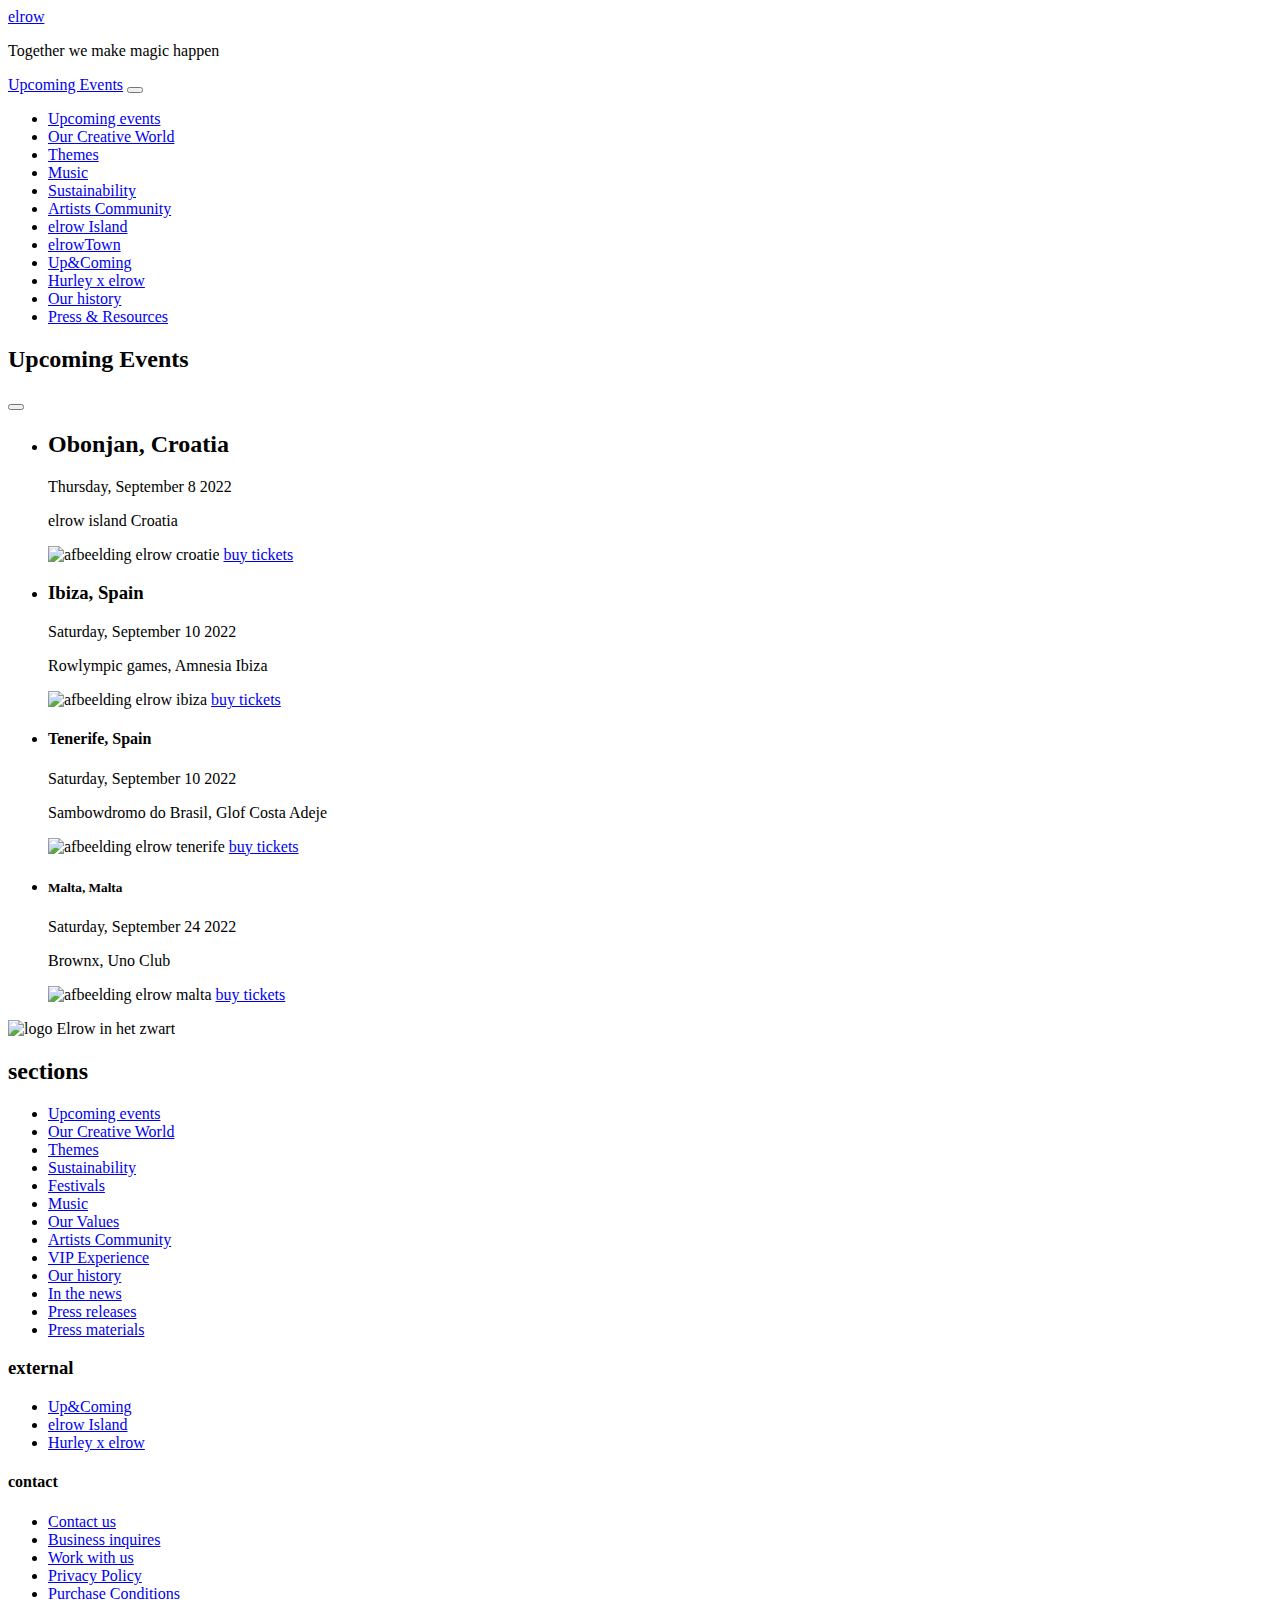
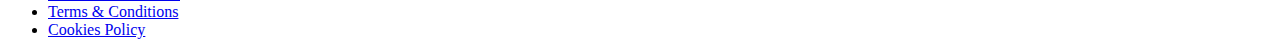
==== events.html @ 80faf23a "Add files via upload" ====
<!DOCTYPE html>
<html lang="en">
<head>
    <meta charset="UTF-8">
    <meta name="author" content="Samantha Tjin-A-Lim">
    <meta http-equiv="X-UA-Compatible" content="IE=edge">
    <meta name="viewport" content="width=device-width, initial-scale=1.0">
    <title>Elrow</title>
    <link rel="stylesheet" href="css/style.css">
</head>
<body>
    <header>
        <a href="index.html">elrow</a>
        <p>Together we make magic happen</p>
        <a href="events.html">Upcoming Events</a>
        <button type="button"></button>
        <nav>
            <ul>
                <li><a href="events.html">Upcoming events</a></li>
                <li><a href="#">Our Creative World</a></li>
                <li><a href="#">Themes</a></li>
                <li><a href="#">Music</a></li> 
                <li><a href="#">Sustainability</a></li>
                <li><a href="#">Artists Community</a></li>
                <li><a href="#">elrow Island</a></li>
                <li><a href="#">elrowTown</a></li>
                <li><a href="#">Up&Coming</a></li>
                <li><a href="#">Hurley x elrow</a></li>
                <li><a href="#">Our history</a></li>
                <li><a href="#">Press & Resources</a></li>
            </ul>
          </nav>
    </header>

    <main> 
        <section>
            <h2>Upcoming Events</h2>
            <button type="button"></button> <!-- de filers -->
        </section>

        <section>
            <ul>
                <li>
                    <article>
                        <h2>Obonjan, Croatia</h2>   
                        <p><time datetime="2022-09-8">Thursday, September 8 2022</time></p>
                        <p>elrow island Croatia</p>
                        <img src="./images/croatie.png" alt="afbeelding elrow croatie">
                        <a href="#">buy tickets</a>
                    </article>
                </li>
                <li>
                    <article>
                        <h3>Ibiza, Spain</h3>   
                        <p><time datetime="2022-09-10">Saturday, September 10 2022</time></p>
                        <p>Rowlympic games, Amnesia Ibiza</p>
                        <img src="./images/ibiza.png" alt="afbeelding elrow ibiza">
                        <a href="#">buy tickets</a>
                    </article>
                </li>
                <li>
                    <article>
                        <h4>Tenerife, Spain</h4>   
                        <p><time datetime="2022-09-10">Saturday, September 10 2022</time></p>
                        <p>Sambowdromo do Brasil, Glof Costa Adeje</p>
                        <img src="./images/tenerife.png" alt="afbeelding elrow tenerife">
                        <a href="#">buy tickets</a>
                    </article>
                </li>
                <li>
                    <article>
                        <h5>Malta, Malta</h5>   
                        <p><time datetime="2022-09-24">Saturday, September 24 2022</time></p>
                        <p>Brownx, Uno Club</p>
                        <img src="./images/malta.png" alt="afbeelding elrow malta">
                        <a href="#">buy tickets</a>
                    </article>
                </li>
            </ul>
        </section>
    </main>
    
    <footer> 
        <section> 
            <header>
                <img src="./images/logo2.png" alt="logo Elrow in het zwart">
            </header>
            <h2>sections</h2>
            <ul>
                <li><a href="events.html">Upcoming events</a></li>
                <li><a href="#">Our Creative World</a></li>
                <li><a href="#">Themes</a></li>
                <li><a href="#">Sustainability</a></li>
                <li><a href="#">Festivals</a></li>
                <li><a href="#">Music</a></li>
                <li><a href="#">Our Values</a></li>
                <li><a href="#">Artists Community</a></li>
                <li><a href="#">VIP Experience</a></li>
                <li><a href="#">Our history</a></li>
                <li><a href="#">In the news</a></li>
                <li><a href="#">Press releases</a></li>
                <li><a href="#">Press materials</a></li>
            </ul>

            <h3>external</h3>
            <ul>
                <li><a href="#">Up&Coming</a></li>
                <li><a href="#">elrow Island</a></li>
                <li><a href="#">Hurley x elrow</a></li>
            </ul>

            <h4>contact</h4>
            <ul>
                <li><a href="#">Contact us</a></li>
                <li><a href="#">Business inquires</a></li>
                <li><a href="#">Work with us</a></li>
                <li><a href="#">Privacy Policy</a></li>
                <li><a href="#">Purchase Conditions</a></li>
                <li><a href="#">Terms & Conditions</a></li>
                <li><a href="#">Cookies Policy</a></li>
            </ul>
        </section>
    </footer>
    <script src="js/elrow.js"></script>
</body>
</html>
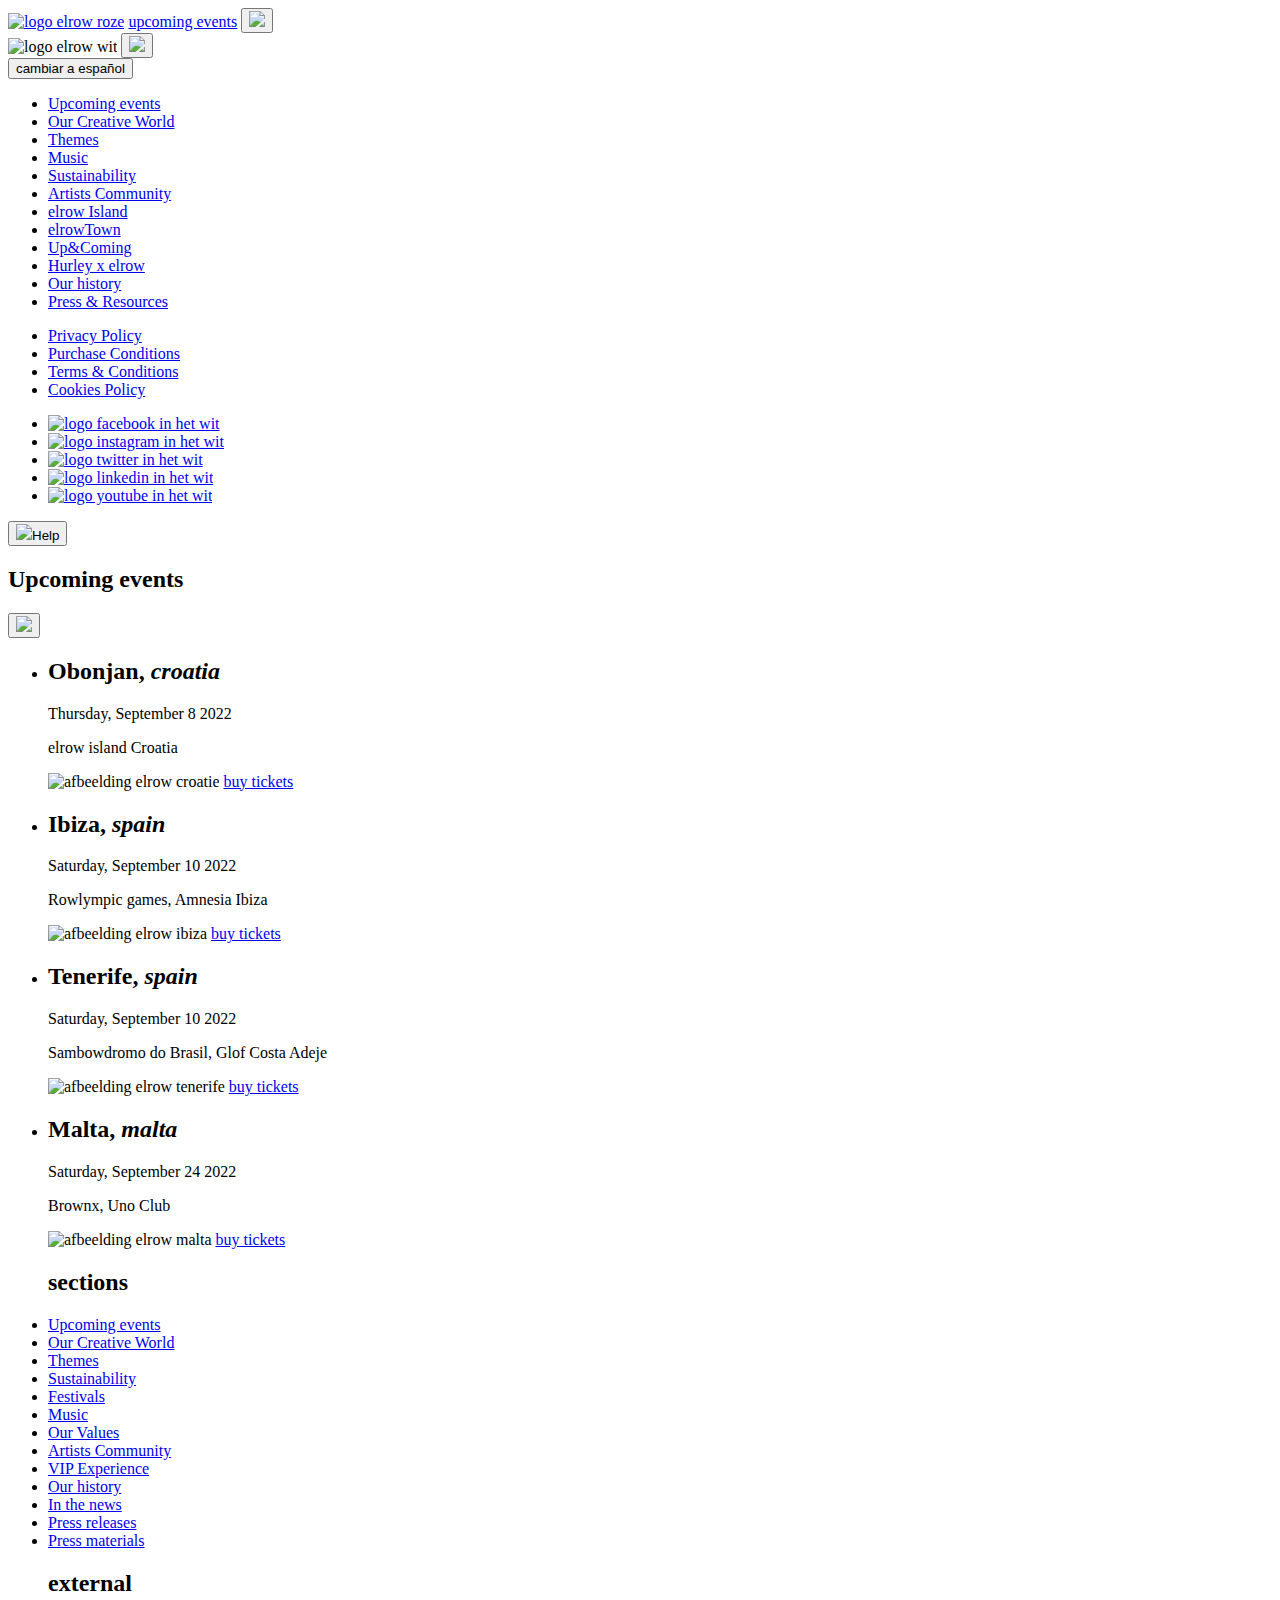
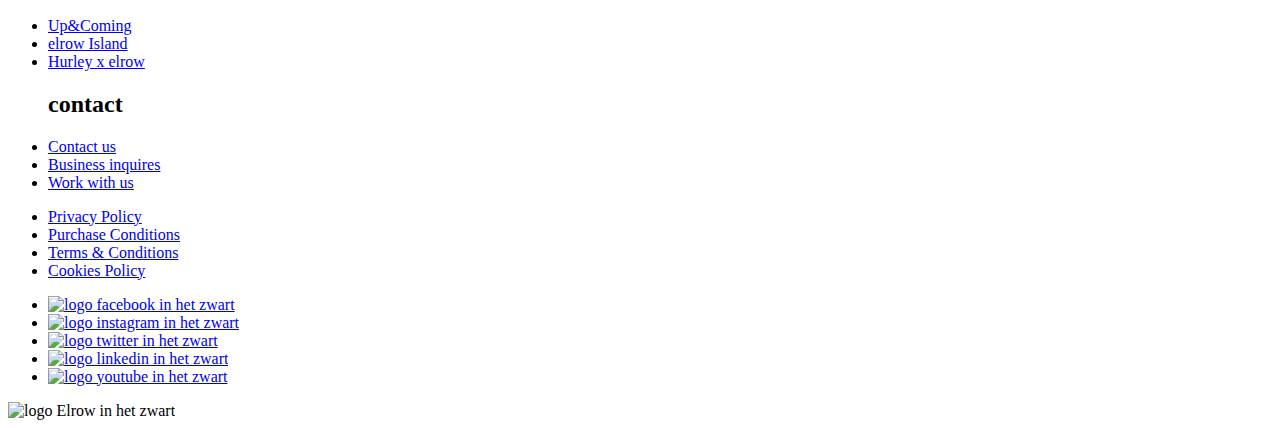
==== commit 217d2199: "Add files via upload" ====
--- a/events.html
+++ b/events.html
@@ -8,13 +8,21 @@
     <title>Elrow</title>
     <link rel="stylesheet" href="css/style.css">
 </head>
-<body>
+<body class="eventpagina">
     <header>
-        <a href="index.html">elrow</a>
-        <p>Together we make magic happen</p>
-        <a href="events.html">Upcoming Events</a>
-        <button type="button"></button>
+        <a href="index.html"><img src="./images/logo.png" alt="logo elrow roze"></a>
+        <!-- <p>Together we make magic happen</p> -->
+        <a href="events.html">upcoming events</a>
+        <button><img src="./images/openen.png"></button> 
+
         <nav>
+            <section>
+                <img src="./images/logowit.png" alt="logo elrow wit">
+                <button><img src="./images/sluiten.png"></button> 
+            </section>
+
+            <button>cambiar a español</button>
+
             <ul>
                 <li><a href="events.html">Upcoming events</a></li>
                 <li><a href="#">Our Creative World</a></li>
@@ -29,20 +37,46 @@
                 <li><a href="#">Our history</a></li>
                 <li><a href="#">Press & Resources</a></li>
             </ul>
-          </nav>
+
+            <ul>
+                <li><a href="#">Privacy Policy</a></li>
+                <li><a href="#">Purchase Conditions</a></li>
+                <li><a href="#">Terms & Conditions</a></li>
+                <li><a href="#">Cookies Policy</a></li>
+            </ul>
+
+            <ul>
+                <li>
+                    <a href="#"><img src="./images/facebookwit.png" alt="logo facebook in het wit"></a>
+                </li>
+                <li>
+                    <a href="#"><img src="./images/instagramwit.png" alt="logo instagram in het wit"></a>
+                </li>
+                <li>
+                    <a href="#"><img src="./images/twitterwit.png" alt="logo twitter in het wit"></a>
+                </li>
+                <li>
+                    <a href="#"><img src="./images/linkedinwit.png" alt="logo linkedin in het wit"></a>
+                </li>
+                <li>
+                    <a href="#"><img src="./images/youtubewit.png" alt="logo youtube in het wit"></a>
+                </li>
+            </ul>
+        </nav>
     </header>
 
     <main> 
+        <button aria-label="help button"><img src="./images/vraagteken.png">Help</button>
         <section>
-            <h2>Upcoming Events</h2>
-            <button type="button"></button> <!-- de filers -->
+            <h2>Upcoming events</h2>
+            <button><img src="./images/filteren.png"></button> <!-- de filers -->
         </section>
 
         <section>
             <ul>
                 <li>
                     <article>
-                        <h2>Obonjan, Croatia</h2>   
+                        <h2>Obonjan, <em>croatia</em></h2>   
                         <p><time datetime="2022-09-8">Thursday, September 8 2022</time></p>
                         <p>elrow island Croatia</p>
                         <img src="./images/croatie.png" alt="afbeelding elrow croatie">
@@ -51,7 +85,7 @@
                 </li>
                 <li>
                     <article>
-                        <h3>Ibiza, Spain</h3>   
+                        <h2>Ibiza, <em>spain</em></h2>   
                         <p><time datetime="2022-09-10">Saturday, September 10 2022</time></p>
                         <p>Rowlympic games, Amnesia Ibiza</p>
                         <img src="./images/ibiza.png" alt="afbeelding elrow ibiza">
@@ -60,7 +94,7 @@
                 </li>
                 <li>
                     <article>
-                        <h4>Tenerife, Spain</h4>   
+                        <h2>Tenerife, <em>spain</em></h2>   
                         <p><time datetime="2022-09-10">Saturday, September 10 2022</time></p>
                         <p>Sambowdromo do Brasil, Glof Costa Adeje</p>
                         <img src="./images/tenerife.png" alt="afbeelding elrow tenerife">
@@ -69,7 +103,7 @@
                 </li>
                 <li>
                     <article>
-                        <h5>Malta, Malta</h5>   
+                        <h2>Malta, <em>malta</em></h2>   
                         <p><time datetime="2022-09-24">Saturday, September 24 2022</time></p>
                         <p>Brownx, Uno Club</p>
                         <img src="./images/malta.png" alt="afbeelding elrow malta">
@@ -81,44 +115,65 @@
     </main>
     
     <footer> 
-        <section> 
-            <header>
-                <img src="./images/logo2.png" alt="logo Elrow in het zwart">
-            </header>
-            <h2>sections</h2>
-            <ul>
-                <li><a href="events.html">Upcoming events</a></li>
-                <li><a href="#">Our Creative World</a></li>
-                <li><a href="#">Themes</a></li>
-                <li><a href="#">Sustainability</a></li>
-                <li><a href="#">Festivals</a></li>
-                <li><a href="#">Music</a></li>
-                <li><a href="#">Our Values</a></li>
-                <li><a href="#">Artists Community</a></li>
-                <li><a href="#">VIP Experience</a></li>
-                <li><a href="#">Our history</a></li>
-                <li><a href="#">In the news</a></li>
-                <li><a href="#">Press releases</a></li>
-                <li><a href="#">Press materials</a></li>
-            </ul>
+        <section>
+            <nav>
+                <ul>
+                    <h2>sections</h2>
+                    <li><a href="events.html">Upcoming events</a></li>
+                    <li><a href="#">Our Creative World</a></li>
+                    <li><a href="#">Themes</a></li>
+                    <li><a href="#">Sustainability</a></li>
+                    <li><a href="#">Festivals</a></li>
+                    <li><a href="#">Music</a></li>
+                    <li><a href="#">Our Values</a></li>
+                    <li><a href="#">Artists Community</a></li>
+                    <li><a href="#">VIP Experience</a></li>
+                    <li><a href="#">Our history</a></li>
+                    <li><a href="#">In the news</a></li>
+                    <li><a href="#">Press releases</a></li>
+                    <li><a href="#">Press materials</a></li>
+                </ul>
 
-            <h3>external</h3>
-            <ul>
-                <li><a href="#">Up&Coming</a></li>
-                <li><a href="#">elrow Island</a></li>
-                <li><a href="#">Hurley x elrow</a></li>
-            </ul>
+                <ul>
+                    <h2>external</h2>
+                    <li><a href="#">Up&Coming</a></li>
+                    <li><a href="#">elrow Island</a></li>
+                    <li><a href="#">Hurley x elrow</a></li>
+                </ul>
 
-            <h4>contact</h4>
-            <ul>
-                <li><a href="#">Contact us</a></li>
-                <li><a href="#">Business inquires</a></li>
-                <li><a href="#">Work with us</a></li>
-                <li><a href="#">Privacy Policy</a></li>
-                <li><a href="#">Purchase Conditions</a></li>
-                <li><a href="#">Terms & Conditions</a></li>
-                <li><a href="#">Cookies Policy</a></li>
-            </ul>
+                <ul>
+                    <h2>contact</h2>
+                    <li><a href="#">Contact us</a></li>
+                    <li><a href="#">Business inquires</a></li>
+                    <li><a href="#">Work with us</a></li>
+                </ul>
+
+                <ul>
+                    <li><a href="#">Privacy Policy</a></li>
+                    <li><a href="#">Purchase Conditions</a></li>
+                    <li><a href="#">Terms & Conditions</a></li>
+                    <li><a href="#">Cookies Policy</a></li>
+                </ul>
+
+                <ul>
+                    <li>
+                        <a href="#"><img src="./images/facebook.png" alt="logo facebook in het zwart"></a>
+                    </li>
+                    <li>
+                        <a href="#"><img src="./images/instagram.png" alt="logo instagram in het zwart"></a>
+                    </li>
+                    <li>
+                        <a href="#"><img src="./images/twitter.png" alt="logo twitter in het zwart"></a>
+                    </li>
+                    <li>
+                        <a href="#"><img src="./images/linkedin.png" alt="logo linkedin in het zwart"></a>
+                    </li>
+                    <li>
+                        <a href="#"><img src="./images/youtube.png" alt="logo youtube in het zwart"></a>
+                    </li>
+                </ul>
+            </nav>
+            <img src="./images/logo2.png" alt="logo Elrow in het zwart">
         </section>
     </footer>
     <script src="js/elrow.js"></script>
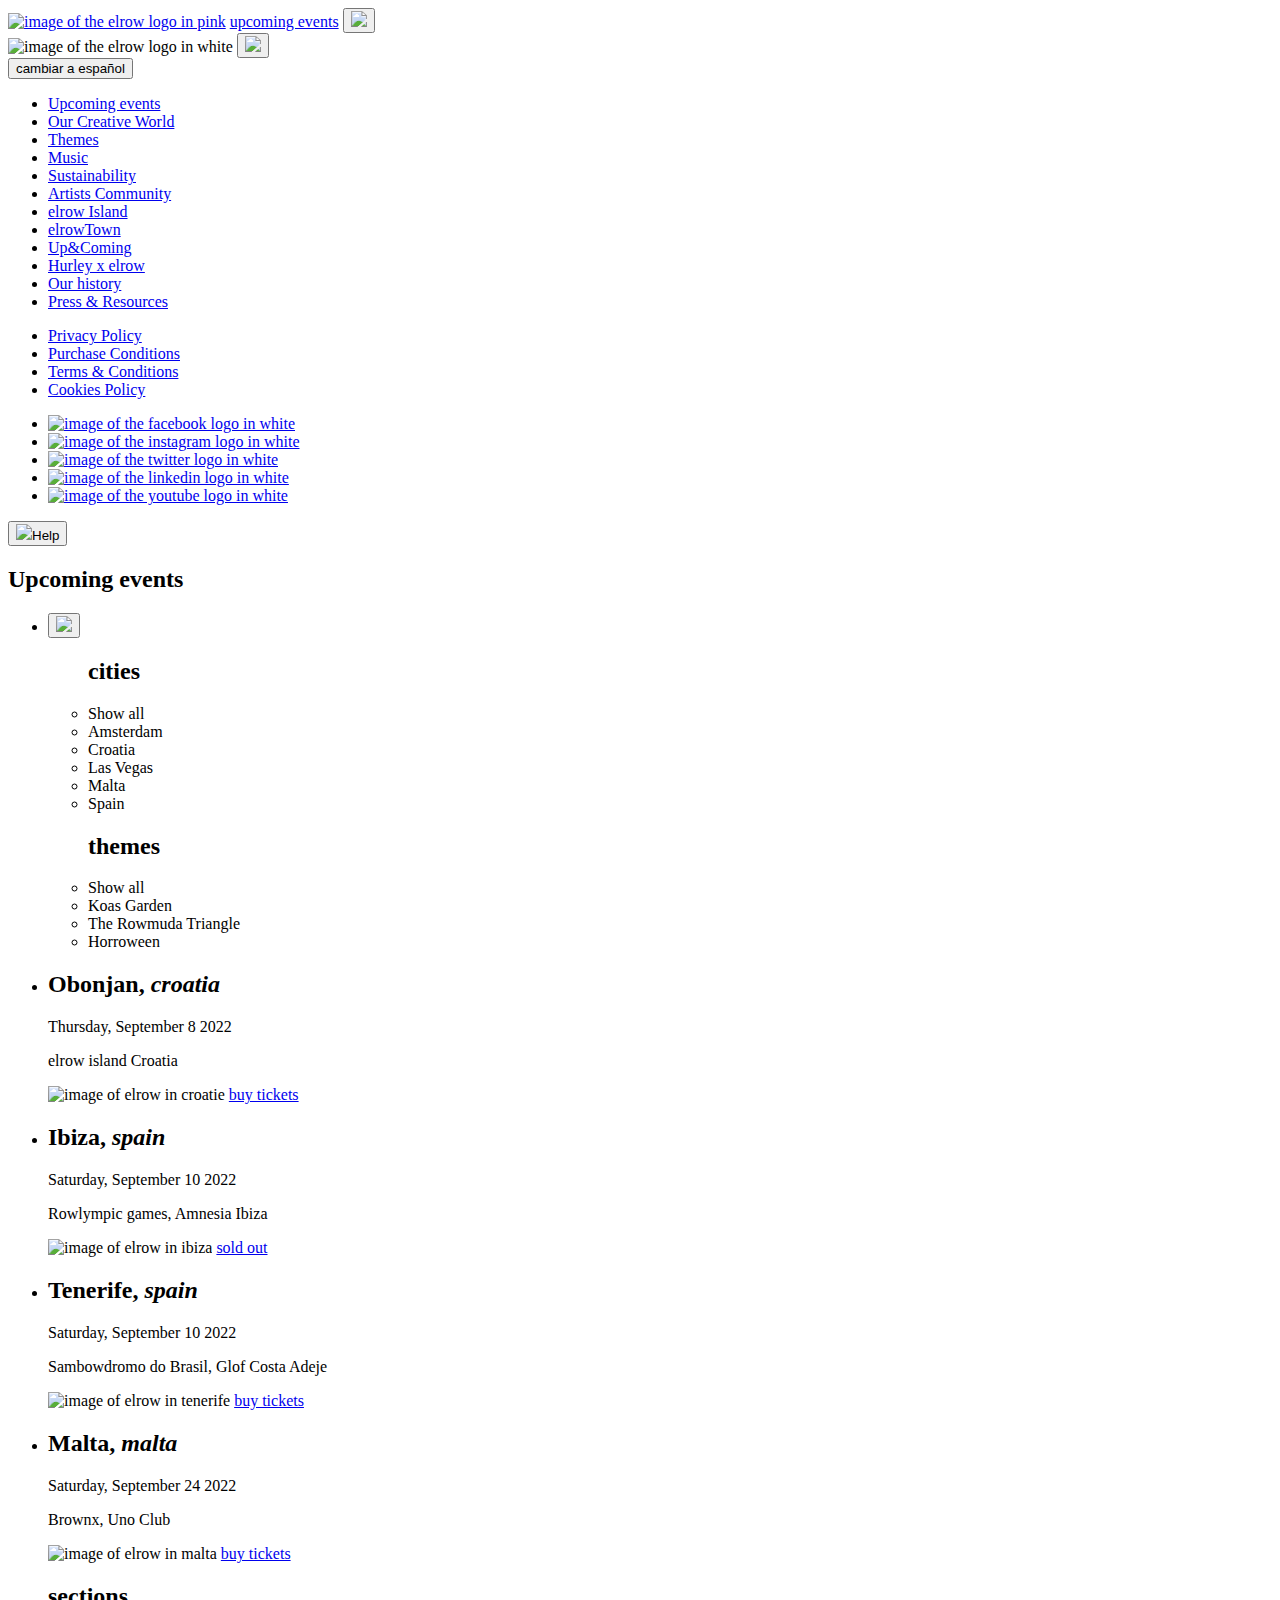
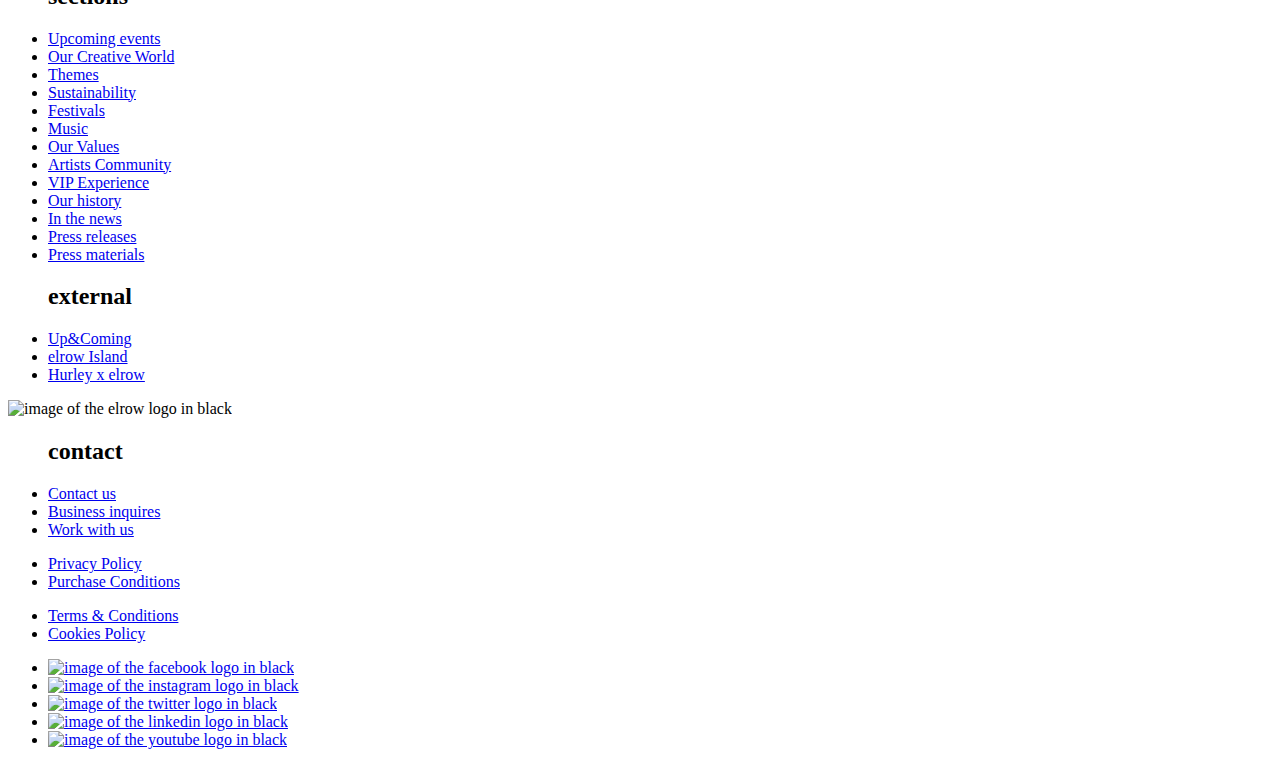
==== commit 42f8b932: "Add files via upload" ====
--- a/events.html
+++ b/events.html
@@ -7,98 +7,129 @@
     <meta name="viewport" content="width=device-width, initial-scale=1.0">
     <title>Elrow</title>
     <link rel="stylesheet" href="css/style.css">
+    <link rel="stylesheet" href="css/event.css">
 </head>
-<body class="eventpagina">
+<body>
     <header>
-        <a href="index.html"><img src="./images/logo.png" alt="logo elrow roze"></a>
+        <a href="index.html"><img src="./images/logo.png" alt="image of the elrow logo in pink"></a>
         <!-- <p>Together we make magic happen</p> -->
-        <a href="events.html">upcoming events</a>
+        <a href="events.html" aria-label="go to the upcoming events page">upcoming events</a>
         <button><img src="./images/openen.png"></button> 
 
-        <nav>
-            <section>
-                <img src="./images/logowit.png" alt="logo elrow wit">
+        <nav> <!-- de navigatie -->
+            <div>
+                <img src="./images/logowit.png" alt="image of the elrow logo in white">
                 <button><img src="./images/sluiten.png"></button> 
-            </section>
+            </div>
 
             <button>cambiar a español</button>
 
             <ul>
-                <li><a href="events.html">Upcoming events</a></li>
-                <li><a href="#">Our Creative World</a></li>
-                <li><a href="#">Themes</a></li>
-                <li><a href="#">Music</a></li> 
-                <li><a href="#">Sustainability</a></li>
-                <li><a href="#">Artists Community</a></li>
-                <li><a href="#">elrow Island</a></li>
-                <li><a href="#">elrowTown</a></li>
-                <li><a href="#">Up&Coming</a></li>
-                <li><a href="#">Hurley x elrow</a></li>
-                <li><a href="#">Our history</a></li>
-                <li><a href="#">Press & Resources</a></li>
-            </ul>
-
-            <ul>
-                <li><a href="#">Privacy Policy</a></li>
-                <li><a href="#">Purchase Conditions</a></li>
-                <li><a href="#">Terms & Conditions</a></li>
-                <li><a href="#">Cookies Policy</a></li>
-            </ul>
-
-            <ul>
-                <li>
-                    <a href="#"><img src="./images/facebookwit.png" alt="logo facebook in het wit"></a>
-                </li>
-                <li>
-                    <a href="#"><img src="./images/instagramwit.png" alt="logo instagram in het wit"></a>
-                </li>
-                <li>
-                    <a href="#"><img src="./images/twitterwit.png" alt="logo twitter in het wit"></a>
-                </li>
-                <li>
-                    <a href="#"><img src="./images/linkedinwit.png" alt="logo linkedin in het wit"></a>
-                </li>
-                <li>
-                    <a href="#"><img src="./images/youtubewit.png" alt="logo youtube in het wit"></a>
+                <li><a href="events.html" aria-label="go to the upcoming events page">Upcoming events</a></li>
+                <li><a href="#" aria-label="go to the our creative world page">Our Creative World</a></li>
+                <li><a href="#" aria-label="go to the themes page">Themes</a></li>
+                <li><a href="#" aria-label="go to the music page">Music</a></li> 
+                <li><a href="#" aria-label="go to the sustainability page">Sustainability</a></li>
+                <li><a href="#" aria-label="go to the artists community page">Artists Community</a></li>
+                <li><a href="#" aria-label="go to the elrow island page">elrow Island</a></li>
+                <li><a href="#" aria-label="go to the elrowtown page">elrowTown</a></li>
+                <li><a href="#" aria-label="go to the up&coming page">Up&Coming</a></li>
+                <li><a href="#" aria-label="go to the hurley x elrow page">Hurley x elrow</a></li>
+                <li><a href="#" aria-label="go to the our history page">Our history</a></li>
+                <li><a href="#" aria-label="go to the press & resources page">Press & Resources</a></li>
+            </ul>
+
+            <ul>
+                <li><a href="#" aria-label="go to the privacy policy page">Privacy Policy</a></li>
+                <li><a href="#" aria-label="go to the purchase conditions page">Purchase Conditions</a></li>
+                <li><a href="#" aria-label="go to the terms & conditions page">Terms & Conditions</a></li>
+                <li><a href="#" aria-label="go to the cookies policy page">Cookies Policy</a></li>
+            </ul>
+
+            <ul>
+                <li>
+                    <a href="#"><img src="./images/facebookwit.png" alt="image of the facebook logo in white"></a>
+                </li>
+                <li>
+                    <a href="#"><img src="./images/instagramwit.png" alt="image of the instagram logo in white"></a>
+                </li>
+                <li>
+                    <a href="#"><img src="./images/twitterwit.png" alt="image of the twitter logo in white"></a>
+                </li>
+                <li>
+                    <a href="#"><img src="./images/linkedinwit.png" alt="image of the linkedin logo in white"></a>
+                </li>
+                <li>
+                    <a href="#"><img src="./images/youtubewit.png" alt="image of the youtube logo in white"></a>
                 </li>
             </ul>
         </nav>
     </header>
 
     <main> 
-        <button aria-label="help button"><img src="./images/vraagteken.png">Help</button>
+        <button aria-label="the help button"><img src="./images/vraagteken.png">Help</button>
+
         <section>
-            <h2>Upcoming events</h2>
-            <button><img src="./images/filteren.png"></button> <!-- de filers -->
-        </section>
-
-        <section>
+            <div>
+                <h2>Upcoming events</h2>
+
+                <!-- bron: docent link:https://codepen.io/shooft/pen/gOzGoww?editors=1010  -->
+                <nav>
+                    <ul>
+                        <li>
+                            <button><img src="./images/filteren.png"></button> <!-- de filers -->
+                            <ul>
+                                <h2>cities</h2>
+                                <li>Show all</li>
+                                <li>Amsterdam</li>
+                                <li>Croatia</li>
+                                <li>Las Vegas</li>
+                                <li>Malta</li>
+                                <li>Spain</li>
+                    
+                                <h2>themes</h2>
+                                <li>Show all</li>
+                                <li>Koas Garden</li>
+                                <li>The Rowmuda Triangle</li>
+                                <li>Horroween</li>
+                            </ul>
+                        </li>
+                    </ul>
+                </nav>
+            </div>
+            
             <ul>
                 <li>
                     <article>
                         <h2>Obonjan, <em>croatia</em></h2>   
                         <p><time datetime="2022-09-8">Thursday, September 8 2022</time></p>
                         <p>elrow island Croatia</p>
-                        <img src="./images/croatie.png" alt="afbeelding elrow croatie">
-                        <a href="#">buy tickets</a>
-                    </article>
-                </li>
+                        <img src="./images/croatie.png" alt="image of elrow in croatie">
+                        <a href="#" aria-label="buy tickets for elrow in obonjan, croatia">buy tickets</a>
+                    </article>
+                </li>
+            </ul>
+
+            <ul>
                 <li>
                     <article>
                         <h2>Ibiza, <em>spain</em></h2>   
                         <p><time datetime="2022-09-10">Saturday, September 10 2022</time></p>
                         <p>Rowlympic games, Amnesia Ibiza</p>
-                        <img src="./images/ibiza.png" alt="afbeelding elrow ibiza">
-                        <a href="#">buy tickets</a>
-                    </article>
-                </li>
+                        <img src="./images/ibiza.png" alt="image of elrow in ibiza">
+                        <a href="#" aria-label="there are no more tickets for elrow in ibiza, spain">sold out</a>
+                    </article>
+                </li>
+            </ul>
+
+            <ul>
                 <li>
                     <article>
                         <h2>Tenerife, <em>spain</em></h2>   
                         <p><time datetime="2022-09-10">Saturday, September 10 2022</time></p>
                         <p>Sambowdromo do Brasil, Glof Costa Adeje</p>
-                        <img src="./images/tenerife.png" alt="afbeelding elrow tenerife">
-                        <a href="#">buy tickets</a>
+                        <img src="./images/tenerife.png" alt="image of elrow in tenerife">
+                        <a href="#" aria-label="buy tickets for elrow in tenerife, spain">buy tickets</a>
                     </article>
                 </li>
                 <li>
@@ -106,74 +137,84 @@
                         <h2>Malta, <em>malta</em></h2>   
                         <p><time datetime="2022-09-24">Saturday, September 24 2022</time></p>
                         <p>Brownx, Uno Club</p>
-                        <img src="./images/malta.png" alt="afbeelding elrow malta">
-                        <a href="#">buy tickets</a>
+                        <img src="./images/malta.png" alt="image of elrow in malta">
+                        <a href="#" aria-label="buy tickets for elrow in malta, malta">buy tickets</a>
                     </article>
                 </li>
             </ul>
         </section>
     </main>
     
-    <footer> 
+    <footer> <!-- de footer -->
         <section>
             <nav>
                 <ul>
                     <h2>sections</h2>
-                    <li><a href="events.html">Upcoming events</a></li>
-                    <li><a href="#">Our Creative World</a></li>
-                    <li><a href="#">Themes</a></li>
-                    <li><a href="#">Sustainability</a></li>
-                    <li><a href="#">Festivals</a></li>
-                    <li><a href="#">Music</a></li>
-                    <li><a href="#">Our Values</a></li>
-                    <li><a href="#">Artists Community</a></li>
-                    <li><a href="#">VIP Experience</a></li>
-                    <li><a href="#">Our history</a></li>
-                    <li><a href="#">In the news</a></li>
-                    <li><a href="#">Press releases</a></li>
-                    <li><a href="#">Press materials</a></li>
+                    <li><a href="events.html" aria-label="go to the upcoming events page">Upcoming events</a></li>
+                    <li><a href="#" aria-label="go to the our creative world page">Our Creative World</a></li>
+                    <li><a href="#" aria-label="go to the themes page">Themes</a></li>
+                    <li><a href="#" aria-label="go to the sustainability page">Sustainability</a></li>
+                    <li><a href="#" aria-label="go to the festivals page">Festivals</a></li>
+                    <li><a href="#" aria-label="go to the music page">Music</a></li> 
+                    <li><a href="#" aria-label="go to the our values page">Our Values</a></li>
+                    <li><a href="#" aria-label="go to the artists community page">Artists Community</a></li>
+                    <li><a href="#" aria-label="go to the VIP experience page">VIP Experience</a></li>
+                    <li><a href="#" aria-label="go to the our history page">Our history</a></li>
+                    <li><a href="#" aria-label="go to the in the news page">In the news</a></li>
+                    <li><a href="#" aria-label="go to the press releases page">Press releases</a></li>
+                    <li><a href="#" aria-label="go to the press materials page">Press materials</a></li>
                 </ul>
 
                 <ul>
                     <h2>external</h2>
-                    <li><a href="#">Up&Coming</a></li>
-                    <li><a href="#">elrow Island</a></li>
-                    <li><a href="#">Hurley x elrow</a></li>
-                </ul>
-
+                    <li><a href="#" aria-label="go to the up&coming page">Up&Coming</a></li>
+                    <li><a href="#" aria-label="go to the elrow island page">elrow Island</a></li>
+                    <li><a href="#" aria-label="go to the hurley x elrow page">Hurley x elrow</a></li>
+                </ul>
+
+                <img src="./images/logo2.png" alt="image of the elrow logo in black">
+            </nav>
+
+            <nav>
                 <ul>
                     <h2>contact</h2>
-                    <li><a href="#">Contact us</a></li>
-                    <li><a href="#">Business inquires</a></li>
-                    <li><a href="#">Work with us</a></li>
-                </ul>
-
-                <ul>
-                    <li><a href="#">Privacy Policy</a></li>
-                    <li><a href="#">Purchase Conditions</a></li>
-                    <li><a href="#">Terms & Conditions</a></li>
-                    <li><a href="#">Cookies Policy</a></li>
-                </ul>
-
-                <ul>
-                    <li>
-                        <a href="#"><img src="./images/facebook.png" alt="logo facebook in het zwart"></a>
-                    </li>
-                    <li>
-                        <a href="#"><img src="./images/instagram.png" alt="logo instagram in het zwart"></a>
-                    </li>
-                    <li>
-                        <a href="#"><img src="./images/twitter.png" alt="logo twitter in het zwart"></a>
-                    </li>
-                    <li>
-                        <a href="#"><img src="./images/linkedin.png" alt="logo linkedin in het zwart"></a>
-                    </li>
-                    <li>
-                        <a href="#"><img src="./images/youtube.png" alt="logo youtube in het zwart"></a>
-                    </li>
-                </ul>
-            </nav>
-            <img src="./images/logo2.png" alt="logo Elrow in het zwart">
+                    <li><a href="#" aria-label="go to the contact us page">Contact us</a></li>
+                    <li><a href="#" aria-label="go to the business inquires page">Business inquires</a></li>
+                    <li><a href="#" aria-label="go to the work with us page">Work with us</a></li>
+                </ul>
+            </nav>
+
+            <nav>
+                <ul>
+                    <li><a href="#" aria-label="go to the privacy policy page">Privacy Policy</a></li>
+                    <li><a href="#" aria-label="go to the purchase conditions page">Purchase Conditions</a></li>
+                </ul>
+
+                <ul>        
+                    <li><a href="#" aria-label="go to the terms & conditions page">Terms & Conditions</a></li>
+                    <li><a href="#" aria-label="go to the cookies policy page">Cookies Policy</a></li>
+                </ul>
+            </nav>
+
+            <nav>
+                <ul>
+                    <li>
+                        <a href="#"><img src="./images/facebook.png" alt="image of the facebook logo in black"></a>
+                    </li>
+                    <li>
+                        <a href="#"><img src="./images/instagram.png" alt="image of the instagram logo in black"></a>
+                    </li>
+                    <li>
+                        <a href="#"><img src="./images/twitter.png" alt="image of the twitter logo in black"></a>
+                    </li>
+                    <li>
+                        <a href="#"><img src="./images/linkedin.png" alt="image of the linkedin logo in black"></a>
+                    </li>
+                    <li>
+                        <a href="#"><img src="./images/youtube.png" alt="image of the youtube logo in black"></a>
+                    </li>
+                </ul>
+            </nav>
         </section>
     </footer>
     <script src="js/elrow.js"></script>
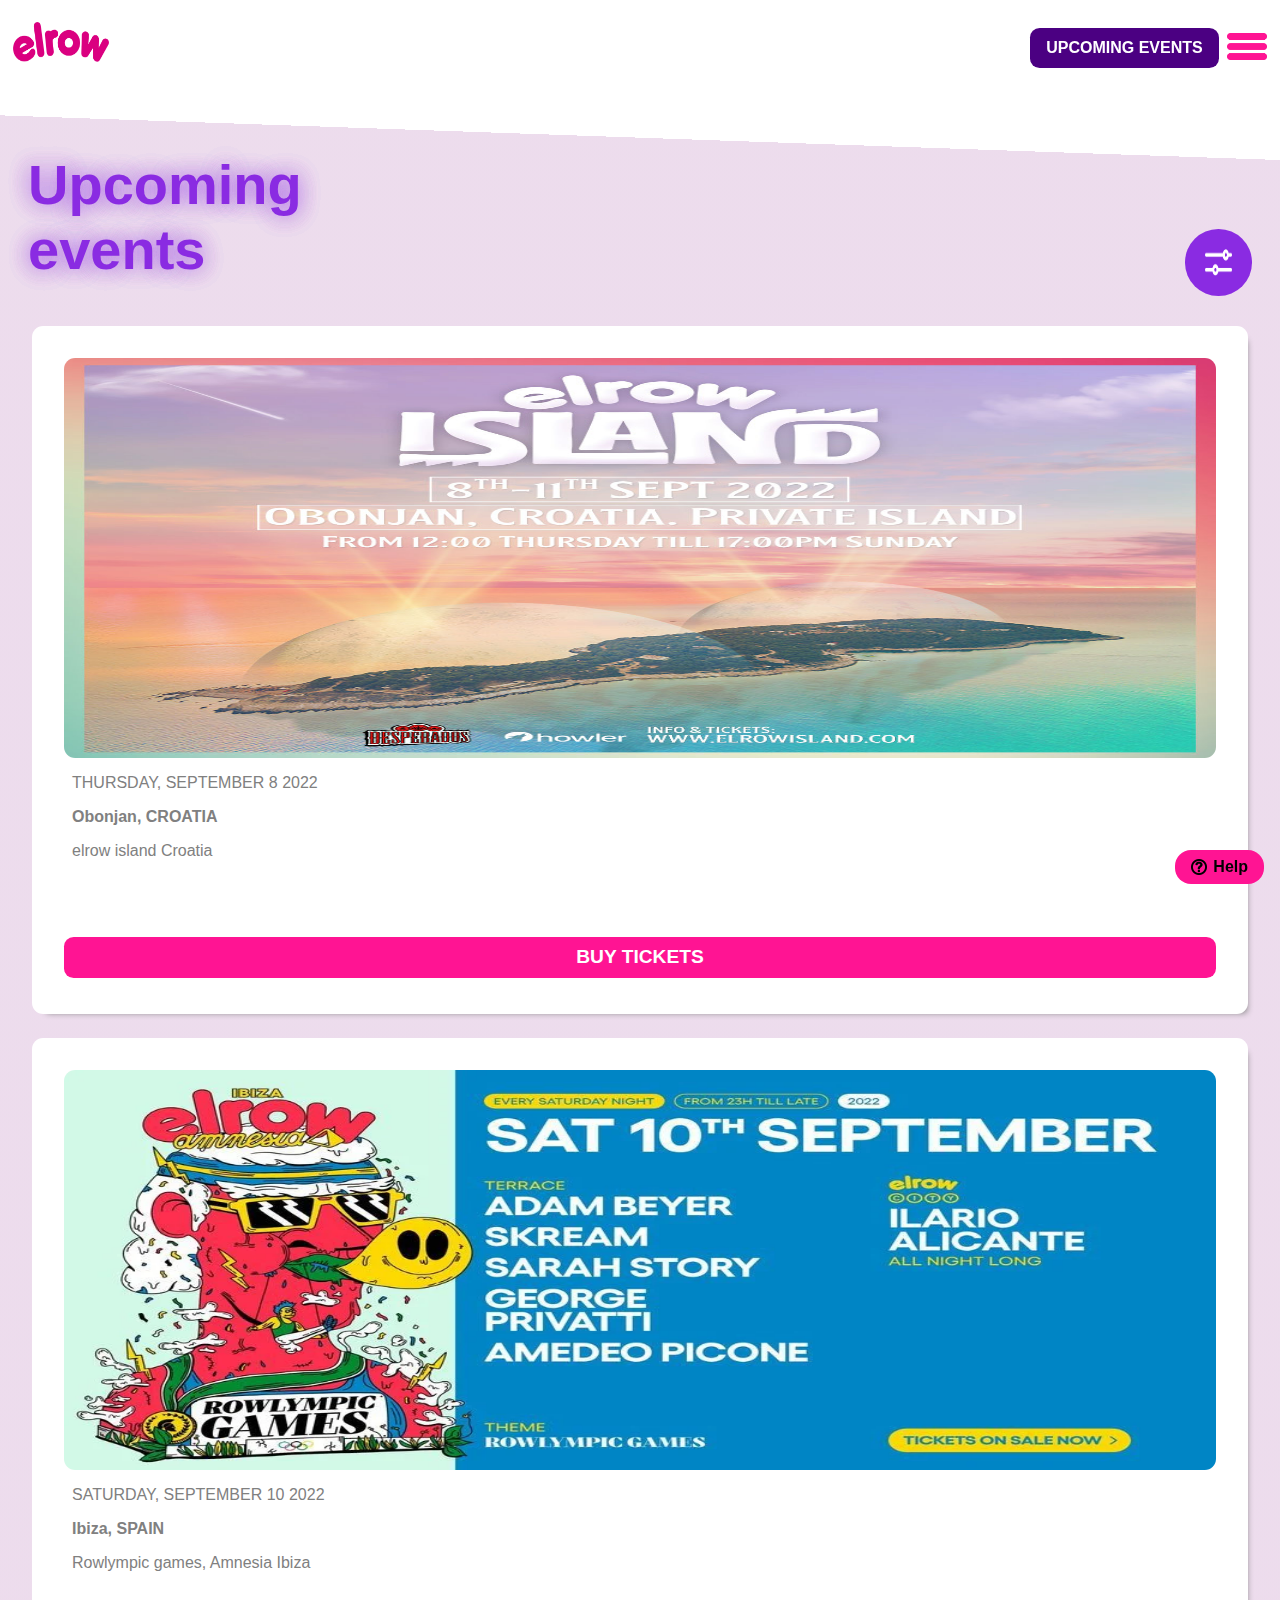
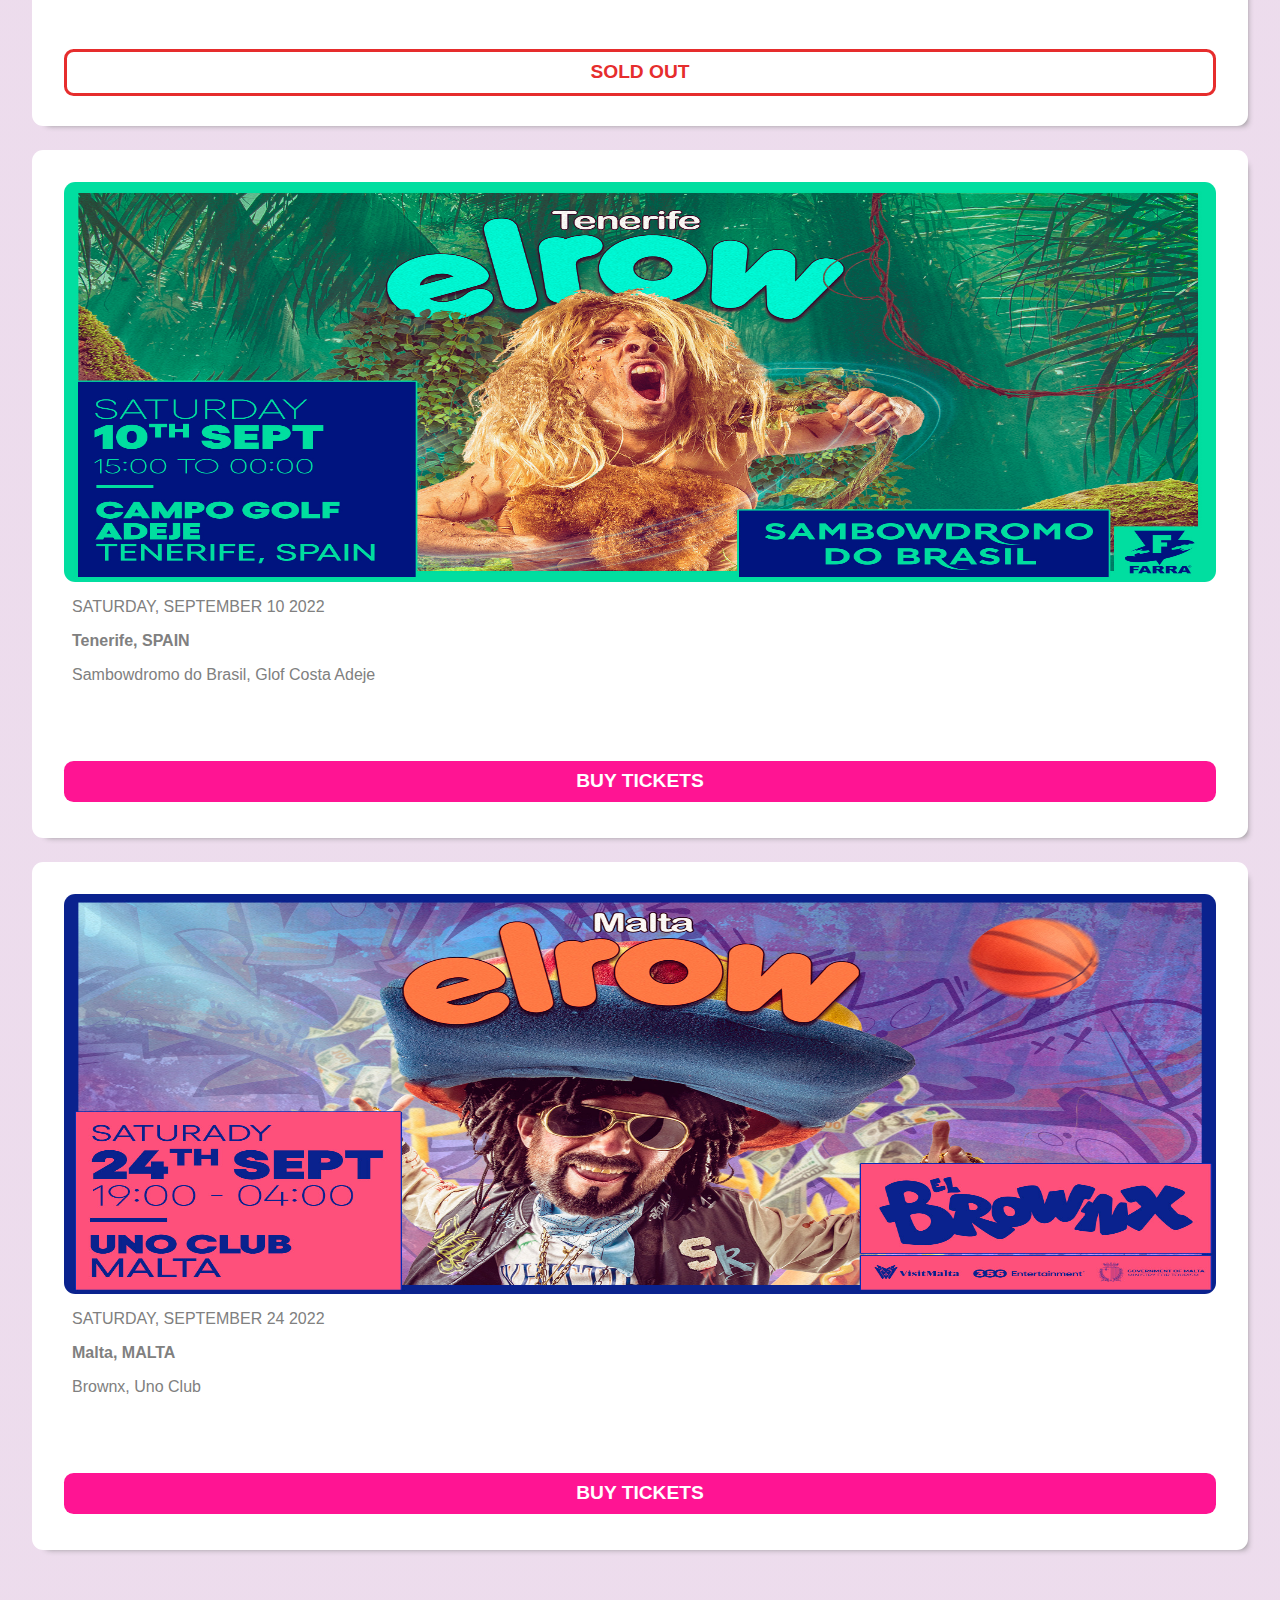
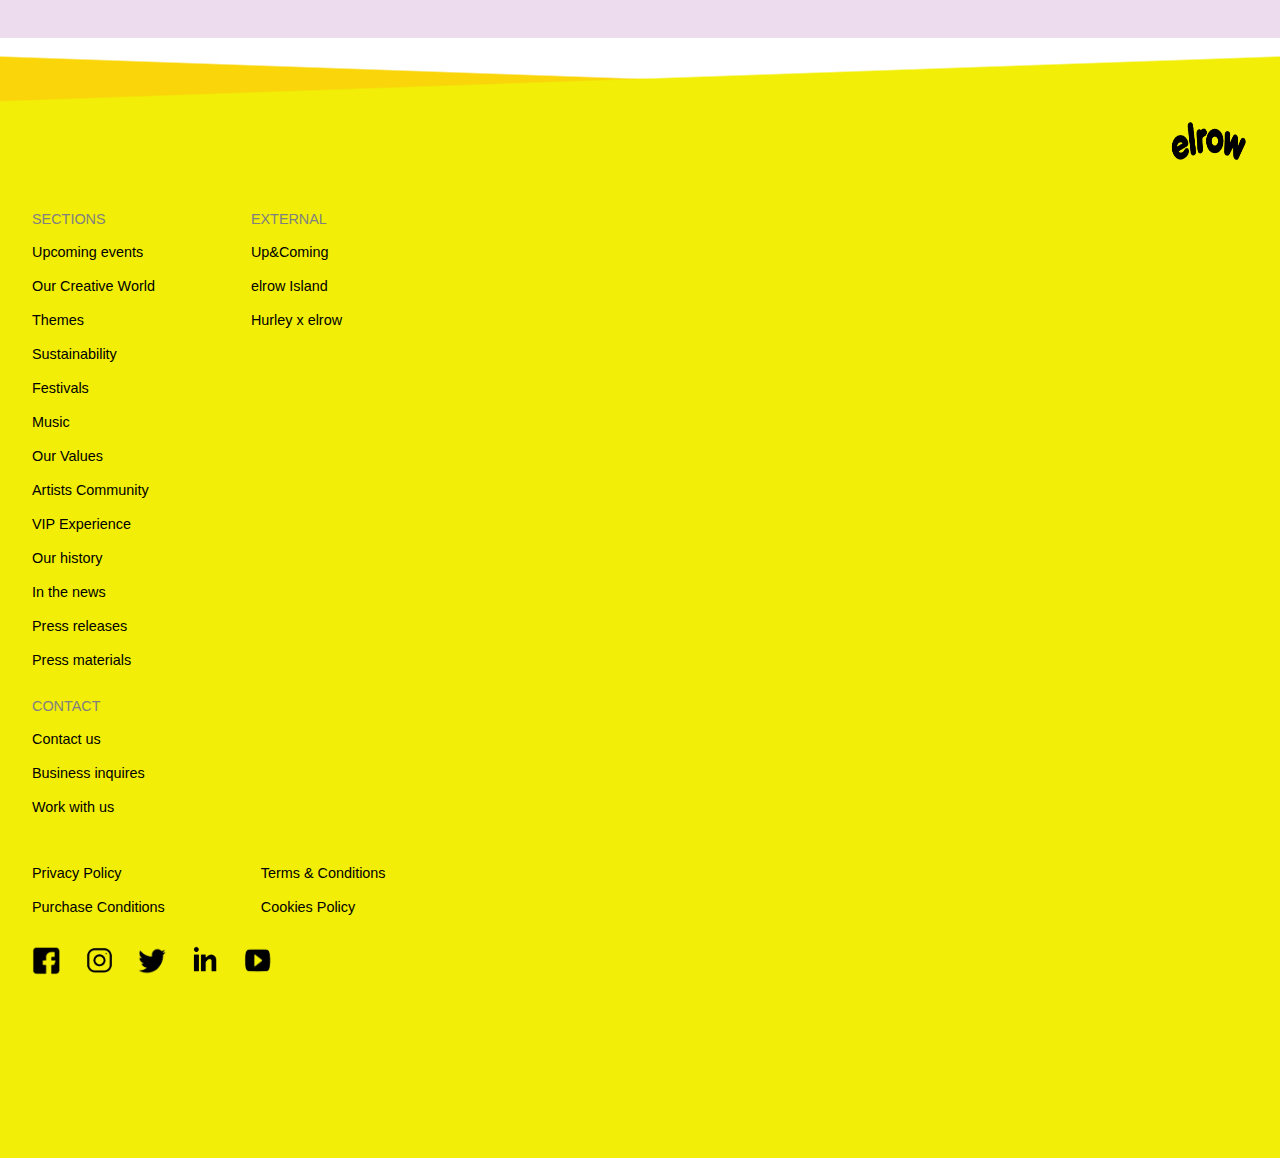
==== commit 1025a372: "Add files via upload" ====
--- a/events.html
+++ b/events.html
@@ -6,8 +6,8 @@
     <meta http-equiv="X-UA-Compatible" content="IE=edge">
     <meta name="viewport" content="width=device-width, initial-scale=1.0">
     <title>Elrow</title>
-    <link rel="stylesheet" href="css/style.css">
-    <link rel="stylesheet" href="css/event.css">
+    <link rel="stylesheet" href="styles/style.css">
+    <link rel="stylesheet" href="styles/event.css">
 </head>
 <body>
     <header>
--- a/styles/style.css
+++ b/styles/style.css
@@ -0,0 +1,533 @@
+/*********************************/
+  /* css voor beide pagina's */
+/********************************/
+
+/***************************************************/
+  /* css reset bron: Yara de student-assistent */
+/*************************************************/
+*, *::before, *::after{
+    box-sizing: border-box;
+    padding: 0;
+    margin: 0;
+}
+
+
+
+
+/****************/
+  /* kleuren */
+/***************/
+:root{
+    --hoofdKleur: deeppink;
+
+    --headerKleur: rgba(255,255,255,0.98); 
+
+    --navKleur: rgba(76, 0, 130, 0.961); 
+
+    --accentKleur: blueviolet;
+    --accentKleur2: indigo;
+    --accentKleur3: blue;
+    --accentKleur4: dimgrey;
+    --accentKleur5: white; 
+    --accentKleur6: #e62d2d;
+
+    --bolletjesKleur: #e8e1e4;
+    --bolletjesKleur2: rgba(137, 43, 226, 0.282);
+    --bolletjesKleur3: rgba(0, 0, 255, 0.269);
+
+    --tekstKleur: grey;
+    --footerTekstKleur: black;
+
+    --stateKleur: rgb(187, 27, 113); 
+    --stateKleur2: rgb(23, 23, 160);
+
+    --shadowKleur:rgba(105, 105, 105, 0.53);
+    --shadowKleur2: rgba(255, 20, 145, 0.51);
+    --shadowKleur3: #d01f1f;
+}
+
+
+
+
+body{ 
+    font-family:Arial,sans-serif;
+}
+
+button {
+    cursor:pointer;   /* waar een link is word de muis een hand */
+} 
+
+h2{
+    font-size: 3.5em;
+    padding-left: 0.5em;
+    font-weight:bolder;
+}
+
+h3{
+    color: var(--accentKleur4);
+    padding-left: 0.5em;
+}
+
+p{
+    color: var(--tekstKleur);
+    padding-left: 0.5em;
+}
+
+header{
+    display: flex;
+    justify-content:left;
+    align-items:center;
+
+    height: 6em;
+    position: sticky; /* blijft bovenaan tijdens het scrollen */ 
+
+    top:0;
+    background: var(--headerKleur);
+
+    z-index: 100; /* is bovenste laag van alle lagen */
+}
+
+a{
+    text-decoration:none; /* geen lijn onder de a */
+}
+
+ul{
+    list-style-type: none; /* geen bolletjes voor de li */
+}
+
+
+/*****************************/
+  /* tekst naast het logo */
+/***************************/
+/*header p{  
+    width: 9em;
+    margin-left: 1em;
+    margin-right: auto; de margin-right wordt zo groot als de ruimte die over is bron: flexbox opdracht
+} */
+
+
+
+
+/****************************/
+  /* het hamburger menu */
+/**************************/
+header button{
+    background: none;
+    border: none;
+    margin-right: 1em;
+}
+
+header button img{
+    width: 3em;
+    height: 2em;
+}
+
+
+
+/*******************************************************************************/
+  /* de navigatie bron: docent link: https://codepen.io/shooft/pen/GRxXboQ */
+/*****************************************************************************/
+header nav {
+	position:fixed; /* - verliest zijn plek in de flow - blijft op die vaste plek staan als de gebruiker scrolt */
+	top:0;
+	bottom:0;
+	left:0;
+	right:0;
+	
+    overflow-y: auto; /* verticaal scrollbaar */
+
+	background-color:var(--navKleur);
+	
+	transform:translateX(-100%); /* nav is 100% naar de linker kant */
+	
+	transition-duration:.3s;
+}
+
+header nav.open {
+	transform:translateX(0%); /* nav komt in beeld met 0% aan de linker en rechter kant */
+} 
+
+/* logo + sluit icon */
+header div{
+    display: flex;
+}
+
+/* logo */
+header div img{
+    width: 7em;
+    height: 3em;
+    margin-left: 0.5em;
+    margin-top: 2em;
+    margin-right:auto; /* de margin-right wordt zo groot als de ruimte die over is bron: flexbox opdracht */
+}
+
+/* taal button */
+header nav button{
+    color: var(--accentKleur5);
+    font-size: 0.8em;
+    text-transform: uppercase; /* tekst allemaal hoofdletters */
+    text-align: center;
+
+    background: none;
+
+    border-style: solid;
+    border-radius: 0.8em;
+    border-color: var(--accentKleur5); 
+
+    padding-top: 0.5em;
+    padding-right: 1em;
+    padding-bottom: 0.5em;
+    padding-left: 1em;
+
+    margin-top: 1em;
+    margin-bottom: 1em;
+    margin-left: 2.5em;
+}
+
+/* sluit icon */
+header div button{
+    background: none;
+    border: none;
+}
+
+header div button img{
+    width: 4em;
+    height: 2em;
+}
+
+/* de tekst */
+header nav a{
+    background: none;
+    text-transform: none;
+    margin-left: 0.5em;
+}
+
+header ul:nth-of-type(1) li{
+    font-size: 1.5em;
+    margin-top: 1em;
+    font-weight: bold;
+}
+
+@keyframes bounce{ /* bron: docent link: https://codepen.io/shooft/pen/KKorGPa */
+    0% {
+        transform:scale(1);
+      }
+    100% {
+        transform:scale(1.1);
+      }
+}
+
+header ul li:hover{
+    animation-name: bounce;
+    animation-duration: 1s;
+}
+
+header nav a:hover{
+    color: var(--hoofdKleur)
+}
+
+header nav a:focus{
+    color:var(--stateKleur);
+}
+
+header nav a:active{
+    color:var(--stateKleur);
+}
+
+/* algemene informatie in nav */
+header ul:nth-of-type(2){
+    margin-top: 3em;
+    margin-left: 0.7em;
+    column-count: 2;
+}
+
+header ul:nth-of-type(2) a{
+    font-size: 1em;
+    font-weight:normal;
+}
+
+/* de social media icons */
+header ul:nth-of-type(3){
+    display: flex;
+}
+
+header ul:nth-of-type(3) img{
+    width: 2em;
+    height: 2em;
+    margin-top: 1em;
+}
+
+@keyframes zoen-animation { /* bron: docent link: https://codepen.io/shooft/pen/KKorGPa */
+    0% {
+      transform:scale(1);
+    }
+    100% {
+      transform:scale(2);
+    }
+}
+
+header ul:nth-of-type(3) img:hover{ 
+    animation-name:zoen-animation;
+    animation-duration:1s;
+    rotate: 15deg;
+}
+
+
+
+
+/*********************/
+  /* help button */
+/*******************/
+main > button{  /* meest directe button van de main */
+    font-size: 1em;
+    padding-top: 0.5em;
+    padding-right: 1em;
+    padding-bottom: 0.5em;
+    padding-left: 1em;
+
+    appearance: none;
+    border: none;
+    border-radius: 1em;
+    
+    font-weight: bold;
+
+    position: fixed; /* - verliest zijn plek in de flow - blijft op die vaste plek staan als de gebruiker scrolt */
+    right: 1em;
+    bottom: 1em;
+
+    display: flex;
+    justify-content: center;
+    align-items: center;
+
+    z-index: 100; /* is bovenste laag van alle lagen */
+
+    background-image: /* bron: docent */
+        linear-gradient(
+            135deg,
+            deeppink calc(33% + 2em),
+            rgba(255, 20, 145, 0.583) calc(33% + 2em) calc(33% + 3em),
+            deeppink calc(33% + 3em)
+        );
+
+    background-size: 300% 100%;
+    animation: glans 3s linear infinite;
+}
+
+@keyframes glans{ /* bron: docent */
+    0% {
+        background-position: right center;
+    }
+    100% {
+        background-position: left center;
+    }
+}
+
+main > button:hover{
+    rotate: 357deg;
+}
+
+main > button:focus{
+    background-image: /* bron: docent */
+    linear-gradient(
+        135deg,
+        rgba(255, 20, 145, 0.583) calc(33% + 2em),
+        deeppink calc(33% + 2em) calc(33% + 3em),
+        rgba(255, 20, 145, 0.583) calc(33% + 3em)
+    );
+
+    background-size: 300% 100%;
+    animation: glans 3s linear infinite;
+}
+
+main > button:active{
+    background-image: /* bron: docent */
+    linear-gradient(
+        135deg,
+        rgba(255, 20, 145, 0.583) calc(33% + 2em),
+        deeppink calc(33% + 2em) calc(33% + 3em),
+        rgba(255, 20, 145, 0.583) calc(33% + 3em)
+    );
+
+    background-size: 300% 100%;
+    animation: glans 3s linear infinite;
+}
+
+main > button img{
+    height: 1em;
+    width: 1em;
+    margin-right: 0.4em;
+}
+
+
+
+
+/****************************************************************/
+  /* alle vakken waar de verschillende onderwerpen in staan */
+/**************************************************************/
+article{ 
+    border-radius: 0.7em;
+    background-color:var(--accentKleur5);
+    box-shadow: 0.4em 0.4em 0.4em -0.5em grey;
+    height: 43em;
+    width: 100%;
+    margin-bottom: 0.5em;
+}
+
+article img{
+    border-radius: 0.7em;
+    height: 25em;
+    width: 25em;
+}
+
+article:hover{ /* bron: https://www.geeksforgeeks.org/how-to-zoom-an-image-on-mouse-hover-using-css/ */
+    transform: scale(1.03);
+    transition-duration: 0.5s;
+}
+
+
+
+
+/*******************/
+  /* de footer */
+/******************/
+footer{
+    background-image: 
+        linear-gradient( /* gekleurd vlak achter de tekst */
+          178deg, 
+          transparent 3.9em,
+          rgb(242, 238, 7) 4em
+        ),
+        linear-gradient( 
+          182deg, 
+          transparent 3.9em,
+          rgb(249, 213, 9) 4em
+        );
+
+    height: 70em;
+}
+
+footer h2{
+    color:var(--tekstKleur);
+    text-transform: uppercase; /* tekst in allemaal hoofdletters */
+    font-size: 0.9em;
+    padding-left: 0;
+    font-weight: lighter;
+    margin-top: 2em;
+}
+
+footer li{
+    margin-top: 1em;
+}
+
+footer a{
+    color:var(--footerTekstKleur);
+    font-size: 0.9em;
+}
+
+footer nav{
+    margin-left: 2em;
+    margin-right: 2em;
+}
+
+footer nav:nth-of-type(1){
+    display: flex;
+}
+
+footer nav:nth-of-type(1) ul:nth-of-type(1){
+    margin-top: 9em;
+    margin-right: 6em;
+}
+
+footer nav:nth-of-type(1) ul:nth-of-type(2){
+    margin-top: 9em;
+}
+
+/* het logo */
+footer nav:nth-of-type(1) img{
+    width: 5em;
+    height: 3em;
+    margin-top: 5em;
+    margin-left:auto; /* de margin-left wordt zo groot als de ruimte die over is bron: flexbox opdracht */
+}
+
+footer a{ /* bron: docent link: https://codepen.io/shooft/pen/qBogPoM?editors=1010 */
+    position:relative; /* behoudt zijn plek in de flow */
+    transition:color .5s;
+}
+
+footer a::after{
+    content:"";
+    position:absolute; /* verliest zijn plek in de flow */
+    left:0;
+    right:0;
+    top:100%;
+    height:.2em;
+    background-color:var(--hoofdKleur); /* kleur van de lijn */
+  
+    transform:scaleX(0); /* initieel horizontaal helemaal plat */
+    transition:transform .5s;
+}
+
+footer a:hover::after {
+    transform:scaleX(1); /* nu horizontaal de hele breedte */
+}
+
+footer a:focus::after {
+    transform:scaleX(1); /* nu horizontaal de hele breedte */
+}
+
+footer a:active {
+    color:var(--accentKleur2);
+}
+
+/* algemene informatie in nav */
+footer nav:nth-of-type(3){
+    display: flex;
+    gap: 6em; /* ruimte ertussen */
+    margin-top: 2em;
+}
+
+/* de social media icons */
+footer nav:nth-of-type(4) ul:nth-of-type(1){
+    display: flex;
+    gap: 1.5em; /* ruimte ertussen */
+}
+
+footer nav:nth-of-type(4) img{
+    width: 2em;
+    height: 2em;
+    margin-top: 1em;
+}
+
+@keyframes zoen-animation { /* bron: docent link: https://codepen.io/shooft/pen/KKorGPa */
+    0% {
+      transform:scale(1);
+    }
+    100% {
+      transform:scale(2);
+    }
+}
+
+footer nav:nth-of-type(4) img:hover{ 
+    animation-name:zoen-animation;
+    animation-duration:1s;
+    rotate: 15deg;
+}
+
+
+
+
+
+
+
+
+
+
+
+
+
+
+
+
+
+
--- a/styles/event.css
+++ b/styles/event.css
@@ -0,0 +1,412 @@
+/*********************************/
+  /* css voor de event pagina */
+/********************************/
+
+/***************************************************/
+  /* css reset bron: Yara de student-assistent */
+/*************************************************/
+*, *::before, *::after{
+    box-sizing: border-box;
+    padding: 0;
+    margin: 0;
+}
+
+
+
+
+/*****************/
+  /* het logo */
+/****************/
+header a:nth-of-type(1) img{
+    width: 6em;
+    height: 3em;
+    margin-left: 0.8em;
+    margin-right: 0.5em;
+}
+
+
+
+
+/*******************************/
+  /* "upcoming events" knop */
+/******************************/
+header a:nth-of-type(2){  
+    color: var(--accentKleur5);
+    border-radius: 0.6em;
+    font-size: 1em;
+    text-align: center;
+    text-transform: uppercase; /* tekst in allemaal hoofdletters */
+    font-weight: bold;
+
+    padding-top: 0.7em;
+    padding-right: 1em;
+    padding-bottom: 0.7em;
+    padding-left: 1em;
+
+    margin-right: 0.5em;
+    margin-left:auto;/* de margin-left wordt zo groot als de ruimte die over is bron: flexbox opdracht */
+
+    white-space: nowrap; /* tekst altijd op 1 regels */
+
+    background-image: /* bron: docent */
+        linear-gradient(
+            135deg,
+            indigo calc(33% + 2em),
+            rgba(76, 0, 130, 0.611) calc(33% + 2em) calc(33% + 3em),
+            indigo calc(33% + 3em)
+        );
+
+    background-size: 300% 100%;
+    animation: glans 3s linear infinite;
+}
+
+@keyframes glans{
+    0% {
+        background-position: right center;
+    }
+    100% {
+        background-position: left center;
+    }
+}
+
+header a:nth-of-type(2):hover{
+    rotate: 357deg;
+}
+
+header a:nth-of-type(2):focus{
+    background-image: /* bron: docent */
+    linear-gradient(
+        135deg,
+        rgba(76, 0, 130, 0.611) calc(33% + 2em),
+        indigo calc(33% + 2em) calc(33% + 3em),
+        rgba(76, 0, 130, 0.611)  calc(33% + 3em)
+    );
+
+    background-size: 300% 100%;
+    animation: glans 3s linear infinite;
+}
+
+header a:nth-of-type(2):active{
+    background-image: /* bron: docent */
+    linear-gradient(
+        135deg,
+        rgba(76, 0, 130, 0.611) calc(33% + 2em),
+        indigo calc(33% + 2em) calc(33% + 3em),
+        rgba(76, 0, 130, 0.611)  calc(33% + 3em)
+    );
+
+    background-size: 300% 100%;
+    animation: glans 3s linear infinite;
+}
+
+
+
+
+/*******************************/
+  /* tekst in de nav */
+/******************************/
+header nav a{
+    color: var(--accentKleur5);
+    margin-left: 1.5em;
+}
+
+
+
+
+/****************************/
+  /* social media icons */
+/**************************/
+header ul:nth-of-type(3) img{
+    width: 2em;
+    height: 2em;
+    margin-top: 1em;
+}
+
+
+
+
+/**********************************/
+  /* de titel + filter button */
+/********************************/
+div{
+    display: flex;
+}
+
+/* de titel */
+
+div h2{ 
+    color:var(--accentKleur);
+    width: 2em;
+    margin-top: 1em;
+    margin-right: auto; /* de margin-right wordt zo groot als de ruimte die over is bron: flexbox opdracht */
+    margin-bottom: 0.5em;
+
+    text-shadow: /* bron: docent */
+        0 0 .4em var(--bolletjesKleur2),
+        0 0 .4em var(--bolletjesKleur2),
+        0 0 .4em var(--bolletjesKleur2);
+} 
+
+/* filter button */
+div nav button{
+    border: none;
+    border-radius: 50%;
+    background-color: var(--accentKleur);
+
+    width: 5em;
+    height: 5em;
+
+    display: flex;
+    justify-content: center;
+    align-items: center;
+
+    margin-top: 10em;
+    margin-right: 2em;
+}
+
+div nav ul{
+    margin-top: 0%;
+}
+
+div nav button img{
+    width: 2em;
+    height: 2em;
+}
+
+div nav button:hover{ /* bron: docent link: https://codepen.io/shooft/pen/yLKWzqy */
+    transform:translatey(-.5em); 
+    box-shadow: 0 .5em var(--accentKleur2);
+}
+
+div nav button:focus{
+    background-color: var(--accentKleur2);
+    box-shadow:none;
+}
+
+div nav button:active{
+    background-color: var(--accentKleur2);
+    box-shadow:none;
+}
+
+/* bron: docent link:https://codepen.io/shooft/pen/gOzGoww?editors=1010 */
+div ul ul { 
+	max-height:0;
+    margin-right: 2em;
+    margin-left: -9em; /* drop down aan de linker kant van de button */
+
+    overflow: hidden; /* niet zichtbaar */
+
+    background-color: var(--accentKleur2);
+    border-radius: 0.8em;
+	
+	transition:1s;
+}
+
+div ul ul h2{
+    color: var(--hoofdKleur);
+    text-shadow: none;
+    text-transform: uppercase; /* tekst in allemaal hoofdletters */
+    text-decoration: underline; /* lijn onder de tekst */
+    font-size: 0.9em;
+    font-weight: lighter;
+    margin-top: 2em;
+    margin-left: 0.5em;
+}
+
+div ul ul li{
+    color: var(--accentKleur5);
+    font-weight: bold;
+    margin:1em;
+    cursor: pointer;
+}
+
+div ul ul li:hover{
+    color: var(--hoofdKleur);
+}
+
+div ul ul li:focus{
+    color:var(--stateKleur);
+}
+
+div ul ul li:active{
+    color:var(--stateKleur);
+}
+
+div ul ul.open {
+	max-height:50em;
+}
+
+
+
+
+/*********************/
+  /* alle events */
+/*******************/
+main{
+    background-image: linear-gradient( /* gekleurd vlak achter de tekst */
+    182deg, 
+    transparent 4em, 
+    rgba(130, 15, 130, 0.144) 
+    4em);
+
+    padding-bottom: 5em;
+}
+
+main section ul{
+    display: flex;
+    flex-direction: column;
+}
+
+section > ul li{  /* meest directe ul van de section */
+    padding-left: 2em;
+    padding-top: 1em;
+    padding-right: 2em;
+}
+
+section article h2{
+    order: 3;
+    margin-top: 1em;
+    color:var(--tekstKleur);
+    font-size: 1em;
+    width: 100%;
+}
+
+section article h2 em{  
+    text-transform: uppercase; /* tekst in allemaal hoofdletters */
+    font-style: normal;
+}
+
+section article{
+    display: flex;
+    flex-direction: column;
+    padding:2em;
+}
+
+section article p:nth-of-type(1) {
+    order: 2;
+    margin-top: 1em;
+}
+
+section article p:nth-of-type(2) {
+    order: 4;
+    margin-top: 1em;
+}
+
+section article img{
+    order: 1;
+    width:100%;
+} 
+
+section article h3{
+    order: 3;
+    margin-top: 1em;
+    color:var(--tekstKleur);
+    font-size: 1em;
+    width: 100%;
+}
+
+/* de land namen */
+h3 em{  
+    text-transform: uppercase; /* tekst in allemaal hoofdletters */
+    font-style: normal;
+}
+
+/* de datum */
+section p:nth-of-type(1){ 
+    text-transform: uppercase; /* tekst in allemaal hoofdletters */
+    color:var(--tekstKleur);
+} 
+
+/* de "buy tickets" knop */
+section article a {
+    order: 5;
+    margin-top: 4em;
+    border-radius: 0.5em;
+    background-color:var(--hoofdKleur);
+    color:var(--accentKleur5);
+    font-size: 1.2em;
+    font-weight: bold;
+    text-transform: uppercase; /* tekst in allemaal hoofdletters */
+    width:100%;
+    text-align: center;
+    padding-top: 0.5em;
+    padding-bottom: 0.5em;
+}
+
+/* bron: docent link: https://codepen.io/shooft/pen/KKorGPa?editors=0110 */
+@keyframes kloppend{
+    0%{
+        transform: scale(0.8);
+    }
+    50%{
+        transform: scale(1);
+    }
+    100%{
+        transform: scale(0.8);
+    }
+}
+
+section article a{
+    animation-name: kloppend;
+    animation-duration: 2s;
+    animation-iteration-count: infinite; /* blijft altijd door gaan - stopt niet */
+}
+
+section article a:hover{
+    transform:translate(-.25em, -.25em);
+    box-shadow:
+        0 .5em var(--stateKleur), 
+        inset 0 0 var(--stateKleur); 
+}
+
+section article a:focus{
+    background-color:var(--stateKleur);
+    box-shadow:none;
+}
+
+section article a:active{
+    background-color:var(--stateKleur);
+    box-shadow:none;
+}
+
+/* de "sold out" knop */
+section ul:nth-of-type(2) article a {
+    order: 5;
+    margin-top: 4em;
+    color:var(--accentKleur6);
+    background-color: var(--accentKleur5);
+    border-style: solid;
+    border-radius: 0.5em;
+    border-color: var(--accentKleur6);
+    font-size: 1.2em;
+    text-transform: uppercase; /* tekst in allemaal hoofdletters */
+    width:100%;
+    text-align: center;
+    padding-top: 0.5em;
+    padding-bottom: 0.5em;
+}
+
+section ul:nth-of-type(2) article a{
+    animation-name: none;
+}
+
+section ul:nth-of-type(2) article a:hover{
+    transform:translate(-.25em, -.25em);
+    box-shadow:
+        0 .5em var(--shadowKleur3),
+        inset 0 0 var(--shadowKleur3);
+}
+
+section ul:nth-of-type(2) article a:focus{
+    color: var(--accentKleur5);
+    background-color:var(--accentKleur6);
+    box-shadow:none;
+}
+
+section ul:nth-of-type(2) article a:active{
+    color: var(--accentKleur5);
+    background-color:var(--accentKleur6);
+    box-shadow:none;
+}
+
+
